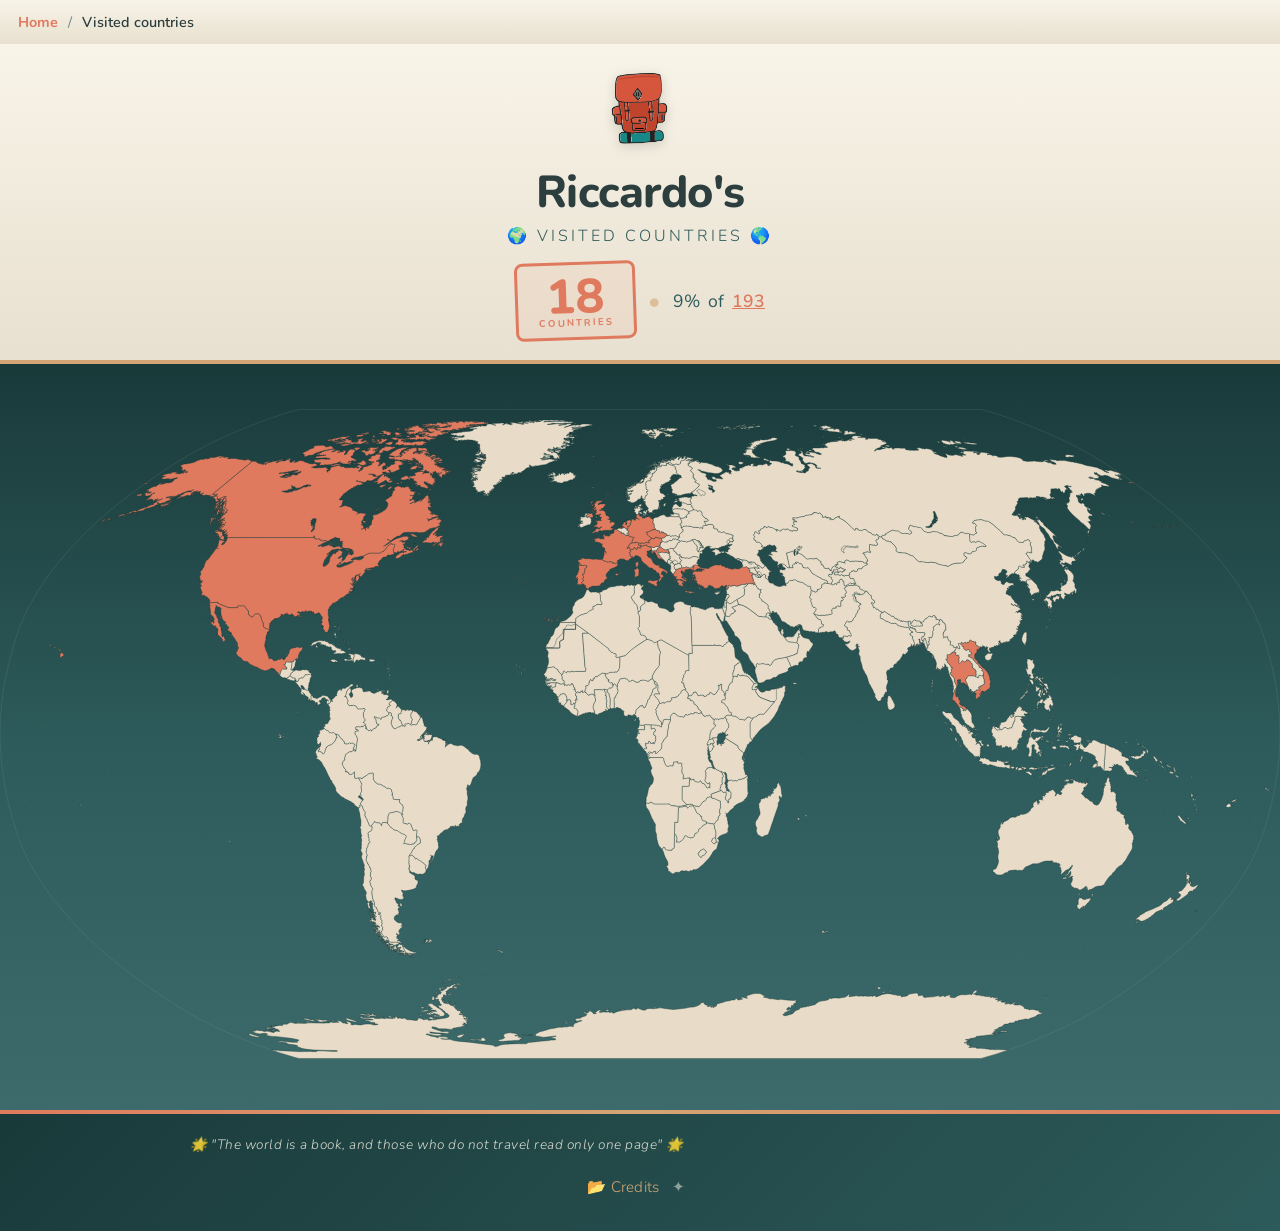
==== mywebsite/static/visited-countries/index.html @ 5aafee37 "Added visited countries page" ====
<!DOCTYPE html>
<html lang="en">
  <head>
    <meta charset="UTF-8">
    <title>Countries I have visited</title>
    <link rel="preconnect" href="https://fonts.googleapis.com">
    <link rel="preconnect" href="https://fonts.gstatic.com" crossorigin>
    <link href="https://fonts.googleapis.com/css2?family=Nunito:wght@300;400;600;700;800&display=swap" rel="stylesheet">
    <link href="style.css" rel="stylesheet" type="text/css" />
    <link href="favicon.ico" rel="icon" type="image/png" />
    <script src="d3.v4.min.js"></script>
    <script src="countries.js"></script>
    <script src="script.js"></script>
    <meta property="og:title" content="Countries I have visited" />
    <meta
      property="og:description"
      content="Interactive map of countries visited by Riccardo Cannistrà"
    />
    <meta
      property="og:image"
      content="https://richmondweb.it/visited-countries/backpack.png"
    />
    <meta
      property="og:url"
      content="https://richmondweb.it/visited-countries"
    />
    <meta property="og:type" content="website" />
    <meta name="twitter:card" content="summary_large_image" />
    <link
      rel="canonical"
      href="https://richmondweb.it/visited-countries"
    />
    <meta name="viewport" content="width=device-width, initial-scale=1" />
    <meta
      name="description"
      content="Interactive map of countries visited by Riccardo Cannistrà, showcasing travel experiences around the world."
    />
    <script type="application/ld+json">
      {
        "@context": "https://schema.org",
        "@type": "WebPage",
        "name": "Countries I have visited",
        "description": "Interactive map of countries visited by Riccardo Cannistrà",
        "author": {
          "@type": "Person",
          "name": "Riccardo Cannistrà",
          "url": "https://www.richmondweb.it"
        }
      }
    </script>
  </head>
  <body>
    <nav class="breadcrumb" aria-label="Breadcrumb">
      <a class="breadcrumb-link" href="/">Home</a>
      <span class="breadcrumb-sep" aria-hidden="true">/</span>
      <span class="breadcrumb-current" aria-current="page">Visited countries</span>
    </nav>
    <header id="header">
      <img src="backpack.png" alt="Backpack icon" title="Backpack icon" />
      <h1>Riccardo's</h1>
      <h2 class="subheader">🌍 visited countries 🌎</h2>
      <div id="header-info">
        <div id="statistic">
          <div class="number-section">
            <span class="passport-stamp">
              <span id="number-countries" class="information"></span>
              <span class="stamp-label">countries</span>
            </span>
            <span class="divider">•</span>
            <span class="numbers">
              <span id="globe-percent"></span>
              <span>of</span>
              <a
                target="_blank"
                href="http://en.wikipedia.org/wiki/Member_states_of_the_United_Nations"
              >193</a>
            </span>
          </div>
        </div>
      </div>
    </header>
    <div id="countries-modal" class="modal">
      <div class="modal-content">
        <span class="modal-close">&times;</span>
        <h3>🌍 Visited Countries</h3>
        <ul id="countries-list"></ul>
      </div>
    </div>
    <main id="map">
      <div id="svg" class="full-map"></div>
      <div id="country-tooltip"></div>
    </main>
    <footer id="footer">
      <div class="footer-content">
        <p class="footer-quote">🌟 "The world is a book, and those who do not travel read only one page" 🌟</p>
        <h4>
          <a href="https://github.com/glauberramos/visited-countries/" target="_blank">📂 Credits</a>
          <span class="footer-divider">✦</span>
        </h4>
      </div>
    </footer>
  </body>
</html>
---- mywebsite/static/visited-countries/style.css ----
@import url('https://fonts.googleapis.com/css2?family=Nunito:wght@300;400;600;700;800&display=swap');

:root {
  --primary-dark: #1a3a3a;
  --primary-medium: #2d5a5a;
  --accent-warm: #e07a5f;
  --accent-gold: #d4a574;
  --cream: #f8f4e8;
  --cream-dark: #e8e0d0;
  --text-dark: #2c3e3e;
  --text-light: #f8f4e8;
}

html,
body {
  font-family: "Nunito", system-ui, -apple-system, BlinkMacSystemFont, sans-serif;
  background: linear-gradient(180deg, var(--cream) 0%, var(--cream-dark) 100%);
  margin: 0;
  padding: 0;
  min-height: 100vh;
}

.breadcrumb {
  display: flex;
  align-items: center;
  gap: 10px;
  padding: 12px 18px;
  font-size: 0.9em;
  color: var(--primary-medium);
  background: linear-gradient(180deg, var(--cream) 0%, var(--cream-dark) 100%);
}

.breadcrumb-link {
  color: var(--accent-warm);
  text-decoration: none;
  font-weight: 700;
}

.breadcrumb-link:hover {
  text-decoration: underline;
}

.breadcrumb-sep {
  opacity: 0.7;
}

.breadcrumb-current {
  color: var(--text-dark);
  font-weight: 600;
}

img {
  width: 60px;
  position: relative;
  filter: drop-shadow(0 3px 6px rgba(0,0,0,0.15));
  transition: transform 0.3s ease;
  animation: float 3s ease-in-out infinite;
}

@keyframes float {
  0%, 100% { transform: translateY(0px); }
  50% { transform: translateY(-5px); }
}

img:hover {
  animation-play-state: paused;
  transform: scale(1.1) rotate(-5deg);
}

#header {
  padding: 25px 20px 20px;
  text-align: center;
  background: linear-gradient(180deg, var(--cream) 0%, var(--cream-dark) 100%);
  position: relative;
  overflow: hidden;
}

#footer {
  color: var(--text-light);
  background: linear-gradient(135deg, var(--primary-dark) 0%, var(--primary-medium) 100%);
  position: relative;
}

#footer::before {
  content: "";
  position: absolute;
  top: 0;
  left: 0;
  right: 0;
  height: 4px;
  background: linear-gradient(90deg, var(--accent-warm), var(--accent-gold), var(--accent-warm));
}

#footer h4 {
  max-width: 900px;
  padding: 35px 20px;
  margin: 0 auto;
  font-size: 0.95em;
  font-weight: 300;
  text-align: center;
  letter-spacing: 0.3px;
  line-height: 1.8;
}

#footer a {
  color: var(--accent-gold);
  text-decoration: none;
  border-bottom: 1px solid transparent;
  transition: border-color 0.3s ease;
}

#footer a:hover {
  border-bottom-color: var(--accent-gold);
}

#country {
  font-size: 2.5em;
  color: var(--accent-warm);
}

#header .information {
  font-size: 3em;
  font-family: "Nunito", sans-serif;
  font-weight: 800;
  color: var(--accent-warm);
  line-height: 1;
  display: block;
  margin-bottom: 0;
}

h1 {
  margin: 10px 0 0;
  font-family: "Nunito", sans-serif;
  font-size: 2.8em;
  font-weight: 800;
  color: var(--text-dark);
  letter-spacing: -0.5px;
  position: relative;
}

.number-section {
  margin: 15px 0 0;
  font-size: 1em;
  color: var(--primary-medium);
  display: flex;
  align-items: center;
  justify-content: center;
  gap: 12px;
}

.subheader {
  position: relative;
  top: 0;
  padding: 0;
  margin: 2px 0 0;
  font-family: "Nunito", sans-serif;
  font-size: 1em;
  font-weight: 300;
  letter-spacing: 3px;
  text-transform: uppercase;
  color: var(--primary-medium);
}

#header-info {
  max-width: 1000px;
  margin: 0 auto;
  padding: 0 20px;
}

#pie-chart {
  display: inline-block;
  vertical-align: top;
}

#pie-chart svg {
  position: relative;
  top: -30px;
}

#statistic {
  display: inline-block;
  vertical-align: top;
}

#map {
  padding: 30px 0 40px;
  text-align: center;
  background: linear-gradient(180deg, var(--primary-dark) 0%, var(--primary-medium) 50%, #3d6a6a 100%);
  position: relative;
  border-top: 4px solid var(--accent-gold);
}

#map .full-map svg {
  width: 100%;
  height: 660px;
  margin-top: 10px;
}

#map .full-map {
  position: relative;
}

.numbers {
  display: inline-flex;
  align-items: baseline;
  gap: 8px;
  font-size: 1.1em;
  font-weight: 400;
  color: var(--primary-medium);
}

.numbers span {
  display: inline;
}

.numbers a {
  color: var(--accent-warm);
  text-decoration: underline;
  font-weight: 600;
}

a:visited,
a {
  color: var(--accent-warm);
}

#map path:hover,
#map .hover path,
#map path.hover {
  fill: #f5e6c8 !important;
  filter: brightness(1.1);
  transition: fill 0.2s ease, filter 0.2s ease;
}

#country-tooltip {
  font-family: "Nunito", sans-serif;
  font-size: 1em;
  font-weight: 700;
  color: var(--text-dark);
  background: var(--cream);
  padding: 8px 14px;
  border-radius: 6px;
  box-shadow: 0 4px 12px rgba(0, 0, 0, 0.25);
  position: fixed;
  pointer-events: none;
  z-index: 1000;
  opacity: 0;
  transition: opacity 0.15s ease;
  white-space: nowrap;
  border: 2px solid var(--accent-warm);
}

#country-tooltip.visible {
  opacity: 1;
}

#country-tooltip::before {
  content: "📍 ";
}

/* Wanderlust elements */
.tagline-top {
  margin: 0 0 10px;
  font-size: 0.75em;
  font-weight: 600;
  letter-spacing: 3px;
  text-transform: uppercase;
  color: var(--accent-warm);
  opacity: 0.8;
}

.passport-stamp {
  display: flex;
  flex-direction: column;
  align-items: center;
  padding: 8px 20px;
  border: 3px solid var(--accent-warm);
  border-radius: 8px;
  background: rgba(224, 122, 95, 0.08);
  transform: rotate(-2deg);
  transition: transform 0.3s ease;
  cursor: pointer;
}

.passport-stamp:hover {
  transform: rotate(0deg) scale(1.05);
  background: rgba(224, 122, 95, 0.15);
}

.stamp-label {
  font-size: 0.6em;
  font-weight: 700;
  text-transform: uppercase;
  letter-spacing: 2px;
  color: var(--accent-warm);
  margin-top: -5px;
}

.divider {
  color: var(--accent-gold);
  font-size: 1.5em;
  opacity: 0.6;
}

.tagline {
  margin: 15px 0 12px;
  font-size: 0.9em;
  font-style: italic;
  font-weight: 300;
  color: var(--primary-medium);
  opacity: 0.9;
}

.continents {
  display: flex;
  justify-content: center;
  gap: 12px;
  flex-wrap: wrap;
  margin-top: 5px;
}

.continent {
  font-size: 0.75em;
  font-weight: 600;
  padding: 4px 10px;
  background: rgba(45, 90, 90, 0.1);
  border-radius: 20px;
  color: var(--primary-medium);
  cursor: default;
  transition: all 0.3s ease;
}

.continent:hover {
  background: var(--accent-warm);
  color: white;
  transform: translateY(-2px);
}

/* Footer enhancements */
.footer-content {
  max-width: 900px;
  margin: 0 auto;
  padding: 25px 20px 20px;
}

.footer-quote {
  margin: 0 0 10px;
  font-size: 0.85em;
  font-style: italic;
  font-weight: 300;
  opacity: 0.85;
  letter-spacing: 0.5px;
}

#footer h4 {
  padding: 10px 20px;
}

.footer-divider {
  margin: 0 8px;
  opacity: 0.5;
}

.footer-icons {
  margin: 15px 0 0;
  font-size: 1.4em;
  letter-spacing: 8px;
  opacity: 0.7;
  transition: opacity 0.3s ease;
}

.footer-icons:hover {
  opacity: 1;
}

/* Modal */
.modal {
  display: none;
  position: fixed;
  top: 0;
  left: 0;
  width: 100%;
  height: 100%;
  background: rgba(26, 58, 58, 0.9);
  z-index: 1000;
  justify-content: center;
  align-items: center;
  backdrop-filter: blur(5px);
}

.modal.show {
  display: flex;
}

.modal-content {
  background: var(--cream);
  border-radius: 16px;
  padding: 30px;
  max-width: 600px;
  max-height: 70vh;
  width: 90%;
  position: relative;
  box-shadow: 0 20px 60px rgba(0,0,0,0.3);
  overflow: hidden;
  display: flex;
  flex-direction: column;
}

.modal-content h3 {
  margin: 0 0 20px;
  font-size: 1.5em;
  font-weight: 700;
  color: var(--text-dark);
  text-align: center;
}

.modal-close {
  position: absolute;
  top: 15px;
  right: 20px;
  font-size: 1.8em;
  color: var(--primary-medium);
  cursor: pointer;
  transition: color 0.3s ease, transform 0.3s ease;
  line-height: 1;
}

.modal-close:hover {
  color: var(--accent-warm);
  transform: rotate(90deg);
}

#countries-list {
  list-style: none;
  padding: 0;
  margin: 0;
  overflow-y: auto;
  display: grid;
  grid-template-columns: repeat(3, 1fr);
  gap: 0;
}

#countries-list li {
  padding: 10px 12px;
  font-size: 0.8em;
  color: var(--text-dark);
  transition: all 0.2s ease;
  display: flex;
  align-items: center;
  gap: 8px;
  border-bottom: 1px solid rgba(45, 90, 90, 0.1);
}

#countries-list li::before {
  content: "";
  width: 6px;
  height: 6px;
  background: var(--accent-warm);
  border-radius: 50%;
  flex-shrink: 0;
}

#countries-list li:hover {
  color: var(--accent-warm);
}

#countries-list li:hover::before {
  transform: scale(1.3);
}

#header .information {
  cursor: pointer;
  transition: transform 0.2s ease, color 0.2s ease;
}

#header .information:hover {
  transform: scale(1.05);
}

/* Responsive design */
@media (max-width: 768px) {
  h1 {
    font-size: 2.5em;
  }

  .subheader {
    font-size: 1.1em;
    letter-spacing: 2px;
  }

  #header .information {
    font-size: 3.5em;
  }

  #footer h4 {
    padding: 25px 15px;
    font-size: 0.85em;
  }

  #map .full-map svg {
    height: 400px;
  }
}
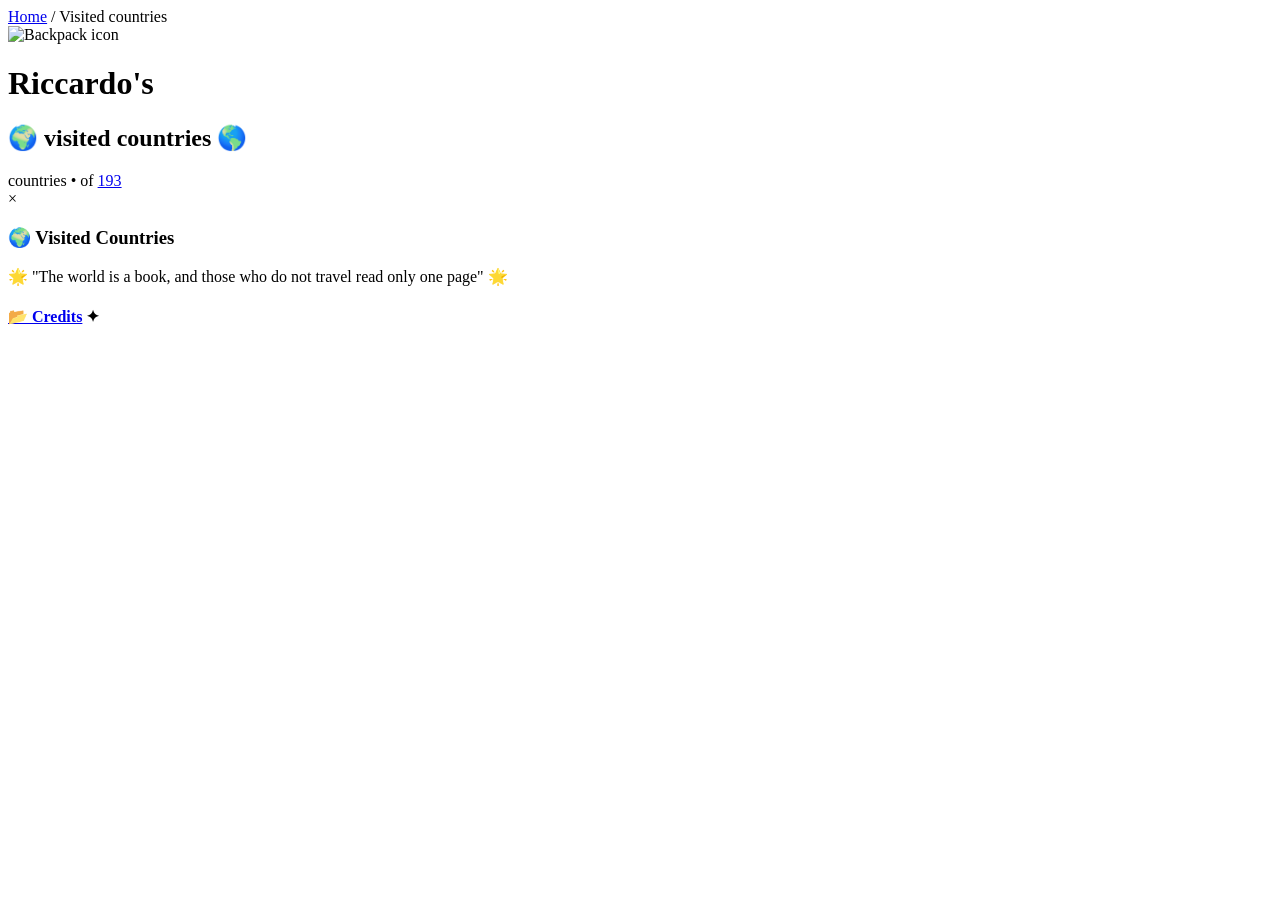
==== commit 22a0ec25: "Fix visited countries static files" ====
--- a/mywebsite/static/visited-countries/index.html
+++ b/mywebsite/static/visited-countries/index.html
@@ -3,14 +3,15 @@
   <head>
     <meta charset="UTF-8">
     <title>Countries I have visited</title>
+    <base href="/visited-countries/">
     <link rel="preconnect" href="https://fonts.googleapis.com">
     <link rel="preconnect" href="https://fonts.gstatic.com" crossorigin>
     <link href="https://fonts.googleapis.com/css2?family=Nunito:wght@300;400;600;700;800&display=swap" rel="stylesheet">
-    <link href="style.css" rel="stylesheet" type="text/css" />
-    <link href="favicon.ico" rel="icon" type="image/png" />
-    <script src="d3.v4.min.js"></script>
-    <script src="countries.js"></script>
-    <script src="script.js"></script>
+    <link href="./style.css" rel="stylesheet" type="text/css" />
+    <link href="./favicon.ico" rel="icon" type="image/png" />
+    <script src="./d3.v4.min.js"></script>
+    <script src="./countries.js"></script>
+    <script src="./script.js"></script>
     <meta property="og:title" content="Countries I have visited" />
     <meta
       property="og:description"
@@ -22,13 +23,13 @@
     />
     <meta
       property="og:url"
-      content="https://richmondweb.it/visited-countries"
+      content="https://richmondweb.it/visited-countries/"
     />
     <meta property="og:type" content="website" />
     <meta name="twitter:card" content="summary_large_image" />
     <link
       rel="canonical"
-      href="https://richmondweb.it/visited-countries"
+      href="https://richmondweb.it/visited-countries/"
     />
     <meta name="viewport" content="width=device-width, initial-scale=1" />
     <meta
@@ -56,7 +57,7 @@
       <span class="breadcrumb-current" aria-current="page">Visited countries</span>
     </nav>
     <header id="header">
-      <img src="backpack.png" alt="Backpack icon" title="Backpack icon" />
+      <img src="./backpack.png" alt="Backpack icon" title="Backpack icon" />
       <h1>Riccardo's</h1>
       <h2 class="subheader">🌍 visited countries 🌎</h2>
       <div id="header-info">
